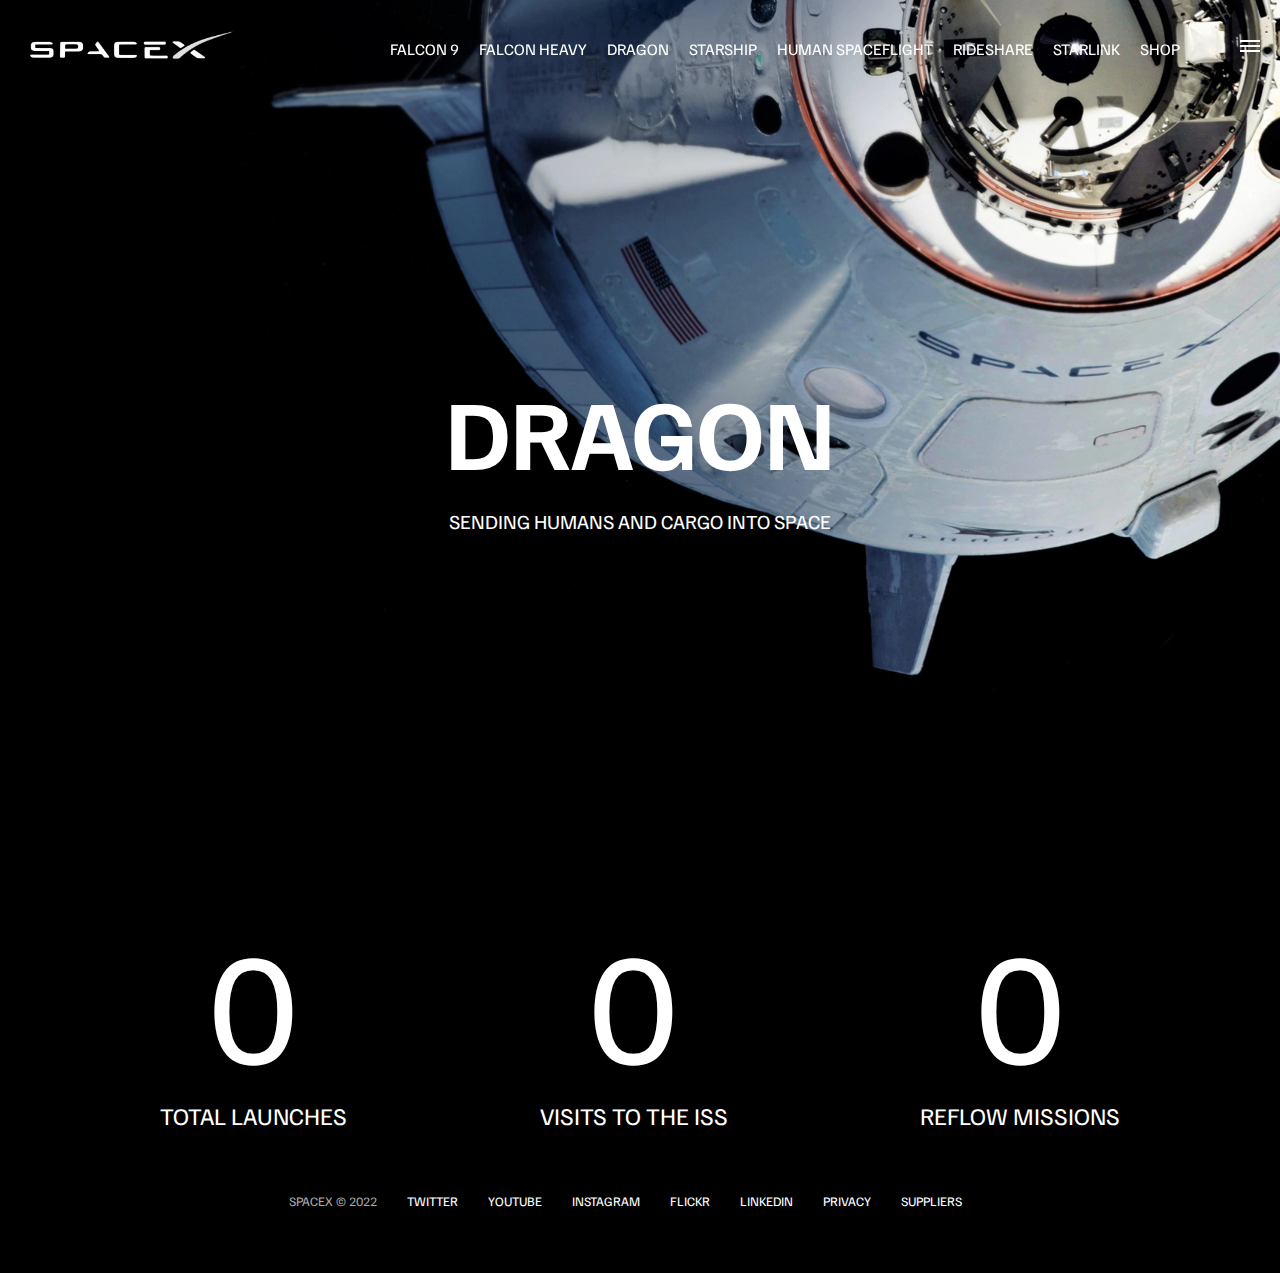
==== dragon.html @ 3931b375 "first commit" ====
<!DOCTYPE html>
<html lang="en">
<head>
  <meta charset="UTF-8">
  <meta name="viewport" content="width=device-width, initial-scale=1.0">
  <title>Dragon</title>
  <link rel="stylesheet" href="/styles/style.css">
  <script src="js/script.js" defer></script>
</head>
<body>
  <div id="overlay"></div>
  <div id="mobile-menu" class="mobile-main-menu">
    <ul>
      <li><a href="#">Mission</a></li>
      <li><a href="#">Launches</a></li>
      <li><a href="#">Careers</a></li>
      <li><a href="#">Updates</a></li>
      <li><a href="#">Shop</a></li>

      <li class="mobile-only"><a href="falcon9.html">Falcon 9</a></li>
      <li class="mobile-only">
        <a href="falcon-heavy.html">Falcon Heavy</a>
      </li>
      <li class="mobile-only"><a href="dragon.html">Dragon</a></li>
      <li class="mobile-only"><a href="#">Starship</a></li>
      <li class="mobile-only"><a href="#">Human Spaceflight</a></li>
      <li class="mobile-only"><a href="#">Rideshare</a></li>
      <li class="mobile-only"><a href="#">Starlink</a></li>
    </ul>
  </div>
  <header class="main-header">
    <div class="logo">
      <a href="index.html">
        <img src="img/logo.png" alt="SpaceX">
      </a>
    </div>
    <nav class="desktop-main-menu">
      <ul>
        <li><a href="falcon9.html">Falcon 9</a></li>
        <li><a href="falcon-heavy.html">Falcon Heavy</a></li>
        <li><a href="dragon.html">Dragon</a></li>
        <li><a href="#">Starship</a></li>
        <li><a href="#">Human Spaceflight</a></li>
        <li><a href="#">Rideshare</a></li>
        <li><a href="#">Starlink</a></li>
        <li><a href="#">Shop</a></li>
      </ul>
    </nav>
  </header>

    <!-- Hamburger Menu -->
    <button id="menu-btn" class="hamburger" type="button">
      <span class="hamburger-top"></span>
      <span class="hamburger-middle"></span>
      <span class="hamburger-bottom"></span>
    </button>

    <section class="section-animate bg-dragon"></section>
    <div class="section-inner-center">
      <h3>Dragon</h3>
      <p>Sending humans and cargo into space</p>
    </div>

    <div class="stats">
      <div>
        <span class="counter" data-target="34">0</span>
        <h4>Total Launches</h4>
      </div>
      <div>
        <span class="counter" data-target="31">0</span>
        <h4>Visits to the ISS</h4>
      </div>
      <div>
        <span class="counter" data-target="13">0</span>
        <h4>Reflow Missions</h4>
      </div>
    </div>

    <footer>
      <ul>
        <li>SpaceX &copy; 2022</li>
        <li><a href="#">Twitter</a></li>
        <li><a href="#">YouTube</a></li>
        <li><a href="#">Instagram</a></li>
        <li><a href="#">Flickr</a></li>
        <li><a href="#">LinkedIn</a></li>
        <li><a href="#">Privacy</a></li>
        <li><a href="#">Suppliers</a></li>
      </ul>
    </footer>
  </body>
</html>
---- styles/style.css ----
@import url('https://fonts.googleapis.com/css2?family=Familjen+Grotesk:wght@400;600;700&display=swap');

*,
*::before,
*::after {
  margin: 0;
  padding: 0;
  box-sizing: border-box;
}

body {
  font-family: 'Familjen Grotesk', sans-serif;
  background: #000;
  color: #fff;
}

a {
  text-decoration: none;
  color: white;
}

ul {
  list-style: none;
}

/* Header/Navbar */
.main-header {
  position: fixed;
  top: 0;
  left: 0;
  width: 100%;
  z-index: 3;
  display: flex;
  justify-content: space-between;
  align-items: center;
  text-transform: uppercase;
  height: 100px;
  padding: 0 30px;
}

/* Logo */
.logo {
  width: 210px;
  height: auto;
}

.logo img {
  width: 100%;
  display: block;
  height: auto;
}

/* Desktop Menu */
.desktop-main-menu {
  margin-right: 50px;
}

.desktop-main-menu ul {
  display: flex;
}

.desktop-main-menu ul li {
  position: relative;
  margin-right: 20px;
  padding-bottom: 2px;
}

/* Menu item botton border */
.desktop-main-menu ul li a::after {
  content: '';
  position: absolute;
  bottom: 0;
  left: 0;
  width: 100%;
  height: 1px;
  background: #fff;
  transform: scaleX(0);
  transition: transform 0.6s cubic-bezier(0.19, 1, 0.22, 1);
  transform-origin: right center;
}
.desktop-main-menu ul li a:hover::after {
  transform: scaleX(1);
  transform-origin: left center;
  transition-duration: 0.4s;
}

/* Sections */
section {
  position: relative;
  height: 100vh;
  background-position: center center;
  background-repeat: no-repeat;
  background-size: cover;
  text-transform: uppercase;
}

.section-inner {
  position: absolute;
  bottom: 200px;
  left: 150px;
  max-width: 560px;
}

.section-inner h4 {
  font-size: 22px;
  margin-bottom: 5px;
  font-weight: 300;
  animation: fadeInUp 0.5s ease-in-out;
}

.section-inner h2 {
  font-size: 50px;
  margin-bottom: 20px;
  font-weight: 700;
  animation: fadeInUp 0.5s ease-in-out 0.2s;
  animation-fill-mode: both;
}

.section-inner a {
  animation: fadeInUp 0.5s ease-in-out 0.4s;
  animation-fill-mode: both;
}

/* Background images */
/* .section-a {
  background-image: url('../img/section-a.webp');
} */
.section-a {
  position: relative;
  overflow: hidden;
}

.backgroundVideo {
  position: absolute;
  top: 0;
  left: 0;
  width: 100%;
  height: 100%;
  object-fit: cover; /* This will ensure that the aspect ratio is maintained while covering the entire section */
  z-index: -1;
}

.section-b {
  background-image: url('../img/section-b.webp');
}
.section-c {
  background-image: url('../img/section-c.webp');
}
.section-d {
  background-image: url('../img/section-d.webp');
}
.section-e {
  background-image: url('../img/section-e.webp');
}
.section-f {
  background-image: url('../img/section-f.webp');
}

.btn {
  position: relative;
  display: inline-block;
  cursor: pointer;
  text-align: center;
  min-width: 130px;
  padding: 15px 50px;
  margin-top: 10px;
  border: 2px solid #fff;
  text-transform: uppercase;
  font-weight: bold;
  overflow: hidden;
  z-index: 2;
}

.btn:hover span {
  color: #000;
}

.btn .hover {
  position: absolute;
  top: 0;
  left: 0;
  width: 100%;
  height: 100%;
  background-color: #fff;
  color: #000;
  z-index: -1;
  transform: translateY(100%);
  transition: transform 0.6s cubic-bezier(0.19, 1, 0.22, 1);
}

.btn:hover .hover {
  transform: translateY(0);
}

.scroll-arrow {
  position: absolute;
  bottom: 50px;
  left: 50%;
  transform: translateX(-50%);
  animation: fadeBounce 5s infinite;
}

/* Footer */
footer {
  position: relative;
  padding: 55px 0;
}

footer ul {
  display: flex;
  justify-content: center;
  align-items: center;
  flex-wrap: wrap;
}

footer ul li {
  margin-right: 30px;
  color: #aaa;
  text-transform: uppercase;
  font-size: 13px;
  line-height: 2.5;
}

footer ul li a {
  color: #fff;
  transition: color 0.6s;
}

footer ul li a:hover {
  color: #aaa;
}

/* Hamburger Menu */
.hamburger {
  position: fixed;
  top: 40px;
  right: 20px;
  z-index: 10;
  cursor: pointer;
  width: 20px;
  height: 20px;
  background: none;
  border: none;
}

.hamburger-top,
.hamburger-middle,
.hamburger-bottom {
  position: absolute;
  width: 20px;
  height: 2px;
  top: 0;
  left: 0;
  background: #fff;
  transition: all 0.5s;
}

.hamburger-middle {
  transform: translateY(5px);
}

.hamburger-bottom {
  transform: translateY(10px);
}

/* Overlay */
.overlay-show {
  position: fixed;
  top: 0;
  left: 0;
  width: 100%;
  height: 100%;
  background-color: rgba(0, 0, 0, 0.5);
  z-index: 3;
}

/* Transition hamburger to X when open */
.open {
  transform: rotate(90deg);
}

.open .hamburger-top {
  transform: rotate(45deg) translateY(6px) translateX(6px);
}

.open .hamburger-middle {
  display: none;
}

.open .hamburger-bottom {
  transform: rotate(-45deg) translateY(6px) translateX(-6px);
}

/* Stop body scroll */
.stop-scrolling {
  overflow: hidden;
}

/* Hide mobile main menu items */
.mobile-only {
  display: none;
}

/* Mobile menu */
.mobile-main-menu {
  position: fixed;
  top: 0;
  right: 0;
  width: 350px;
  height: 100%;
  background: #000;
  z-index: 4;
  display: flex;
  align-items: center;
  justify-content: center;
  transform: translateX(100%);
  transition: transform 0.6s cubic-bezier(0.19, 1, 0.22, 1);
}

/* Bring menu from right */
.show-menu {
  transform: translateX(0);
}

.mobile-main-menu ul {
  display: flex;
  flex-direction: column;
  align-items: end;
  justify-content: center;
  padding: 50px;
  width: 100%;
}

.mobile-main-menu ul li {
  margin-bottom: 20px;
  font-size: 18px;
  text-transform: uppercase;
  border-bottom: 1px #555 dotted;
  width: 100%;
  text-align: right;
  padding-bottom: 8px;
}

.mobile-main-menu ul li a {
  color: #fff;
  transition: color 0.6s;
}

.mobile-main-menu ul li a:hover {
  color: #aaa;
}

/* Inner Pages */
.bg-falcon-9 {
  background-image: url('../img/falcon-9.webp');
}

.bg-falcon-heavy {
  background-image: url('../img/falcon-heavy.webp');
}

.bg-dragon {
  background-image: url('../img/dragon.webp');
}

.bg-starship {
  background-image: url('../img/section-f.webp');
}

.section-animate {
  animation: fadeIn 2s ease-in-out;
}

.section-inner-center {
  position: absolute;
  top: 50%;
  left: 50%;
  transform: translate(-50%, -50%);
  text-transform: uppercase;
  text-align: center;
  width: 80%;
}

.section-inner-center h3 {
  font-size: 100px;
  margin-bottom: 15px;
  animation: fadeInUp 0.5s ease-in-out;
}

.section-inner-center p {
  font-size: 20px;
  animation: fadeInUp 0.5s ease-in-out 0.2s;
  animation-fill-mode: both;
}

/* Stats */
.stats {
  max-width: 960px;
  margin: 0 auto;
  display: flex;
  align-items: center;
  justify-content: space-between;
  text-align: center;
  text-transform: uppercase;
}

.stats div span {
  font-size: 160px;
}

.stats div h4 {
  font-size: 24px;
  font-weight: 300;
}

/* Animations */
@keyframes fadeInUp {
  0% {
    opacity: 0;
    transform: translateY(140px);
  }

  100% {
    opacity: 1;
    transform: translateY(0);
  }
}

@keyframes fadeIn {
  0% {
    opacity: 0;
  }

  100% {
    opacity: 1;
  }
}

@keyframes fadeBounce {
  0%,
  20%,
  50%,
  80%,
  100% {
    opacity: 0;
    transform: translateY(-20px);
  }

  40% {
    opacity: 1;
    transform: translateY(0);
  }
}

/* Media Queries */

@media (max-width: 960px) {
  /* Hide desktop menu */
  .desktop-main-menu {
    display: none;
  }

  /* Show main mobile items */
  .mobile-only {
    display: block;
  }

  .section-inner-center h3 {
    font-size: 75px;
  }
}

@media (max-width: 600px) {
  .section-inner {
    bottom: 75px;
    left: 20px;
  }

  .section-inner h2 {
    font-size: 40px;
  }

  footer ul li:first-child {
    position: absolute;
    top: 30px;
    left: 50%;
    transform: translate(-50%, -50%);
  }

  footer ul li {
    margin-right: 15px;
  }

  .logo {
    width: 150px;
    margin: auto;
  }

  .section-inner-center h3 {
    font-size: 50px;
  }

  /* Stats */
  .stats {
    flex-direction: column;
  }

  .stats div {
    margin-bottom: 20px;
  }
}
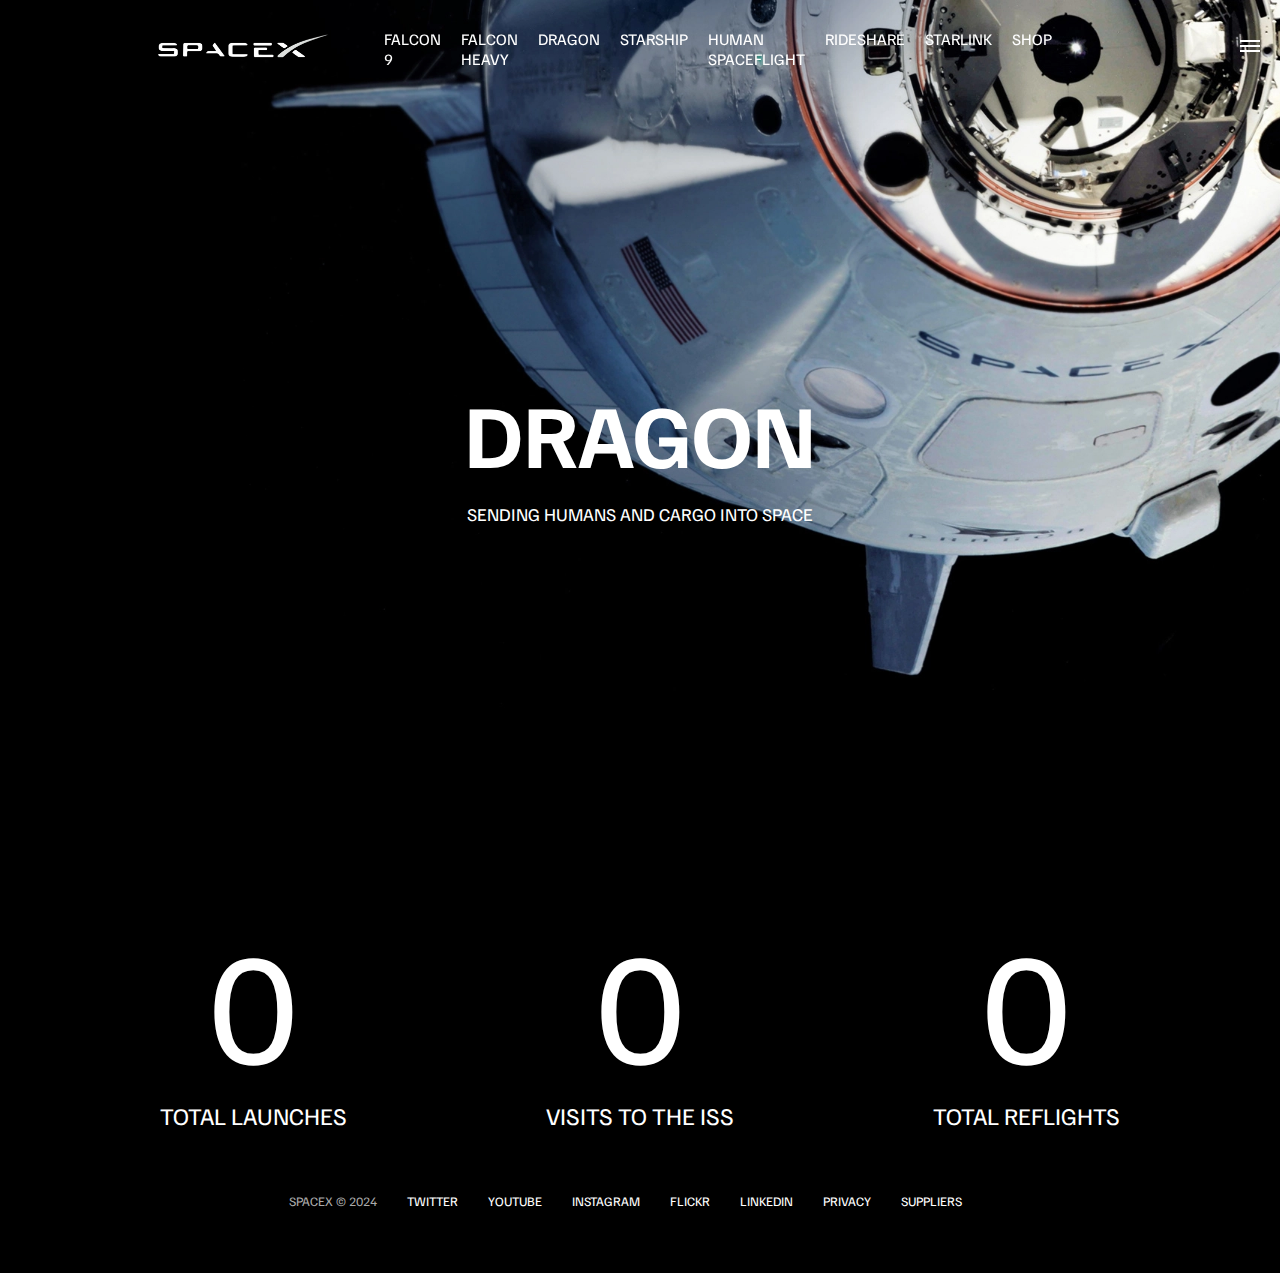
==== commit dcd8b570: "Pages renovated" ====
--- a/dragon.html
+++ b/dragon.html
@@ -3,15 +3,16 @@
 <head>
   <meta charset="UTF-8">
   <meta name="viewport" content="width=device-width, initial-scale=1.0">
-  <title>Dragon</title>
+  <title>SpaceX - Dragon</title>
   <link rel="stylesheet" href="/styles/style.css">
+  <link rel="icon" type="image/png" href="/img/favicon.ico">
   <script src="js/script.js" defer></script>
 </head>
 <body>
   <div id="overlay"></div>
   <div id="mobile-menu" class="mobile-main-menu">
     <ul>
-      <li><a href="#">Mission</a></li>
+      <li><a href="mission.html">Mission</a></li>
       <li><a href="#">Launches</a></li>
       <li><a href="#">Careers</a></li>
       <li><a href="#">Updates</a></li>
@@ -22,10 +23,10 @@
         <a href="falcon-heavy.html">Falcon Heavy</a>
       </li>
       <li class="mobile-only"><a href="dragon.html">Dragon</a></li>
-      <li class="mobile-only"><a href="#">Starship</a></li>
-      <li class="mobile-only"><a href="#">Human Spaceflight</a></li>
-      <li class="mobile-only"><a href="#">Rideshare</a></li>
-      <li class="mobile-only"><a href="#">Starlink</a></li>
+      <li class="mobile-only"><a href="starship.html">Starship</a></li>
+      <li class="mobile-only"><a href="humanspaceflight.html">Human Spaceflight</a></li>
+      <li class="mobile-only"><a href="rideshare.html">Rideshare</a></li>
+      <li class="mobile-only"><a href="https://www.starlink.com/">Starlink</a></li>
     </ul>
   </div>
   <header class="main-header">
@@ -39,11 +40,11 @@
         <li><a href="falcon9.html">Falcon 9</a></li>
         <li><a href="falcon-heavy.html">Falcon Heavy</a></li>
         <li><a href="dragon.html">Dragon</a></li>
-        <li><a href="#">Starship</a></li>
-        <li><a href="#">Human Spaceflight</a></li>
-        <li><a href="#">Rideshare</a></li>
-        <li><a href="#">Starlink</a></li>
-        <li><a href="#">Shop</a></li>
+        <li><a href="starship.html">Starship</a></li>
+        <li><a href="humanspaceflight.html">Human Spaceflight</a></li>
+        <li><a href="rideshare.html">Rideshare</a></li>
+        <li><a href="https://www.starlink.com/">Starlink</a></li>
+        <li><a href="https://shop.spacex.com/">Shop</a></li>
       </ul>
     </nav>
   </header>
@@ -63,22 +64,22 @@
 
     <div class="stats">
       <div>
-        <span class="counter" data-target="34">0</span>
+        <span class="counter" data-target="46">0</span>
         <h4>Total Launches</h4>
       </div>
       <div>
-        <span class="counter" data-target="31">0</span>
+        <span class="counter" data-target="41">0</span>
         <h4>Visits to the ISS</h4>
       </div>
       <div>
-        <span class="counter" data-target="13">0</span>
-        <h4>Reflow Missions</h4>
+        <span class="counter" data-target="25">0</span>
+        <h4>Total Reflights</h4>
       </div>
     </div>
 
     <footer>
       <ul>
-        <li>SpaceX &copy; 2022</li>
+        <li>SpaceX &copy; 2024</li>
         <li><a href="#">Twitter</a></li>
         <li><a href="#">YouTube</a></li>
         <li><a href="#">Instagram</a></li>
--- a/styles/style.css
+++ b/styles/style.css
@@ -27,11 +27,11 @@
 .main-header {
   position: fixed;
   top: 0;
-  left: 0;
-  width: 100%;
+  left: 10%;
+  width: 80%;
   z-index: 3;
   display: flex;
-  justify-content: space-between;
+  justify-content: left;
   align-items: center;
   text-transform: uppercase;
   height: 100px;
@@ -42,6 +42,7 @@
 .logo {
   width: 210px;
   height: auto;
+  margin-right: 50px;
 }
 
 .logo img {
@@ -367,6 +368,10 @@
   background-image: url('../img/section-f.webp');
 }
 
+.bg-atmosphere {
+  background-image: url('../img/atmosphere.jpeg');
+}
+
 .section-animate {
   animation: fadeIn 2s ease-in-out;
 }
@@ -382,13 +387,13 @@
 }
 
 .section-inner-center h3 {
-  font-size: 100px;
+  font-size: 90px;
   margin-bottom: 15px;
   animation: fadeInUp 0.5s ease-in-out;
 }
 
 .section-inner-center p {
-  font-size: 20px;
+  font-size: 18px;
   animation: fadeInUp 0.5s ease-in-out 0.2s;
   animation-fill-mode: both;
 }
